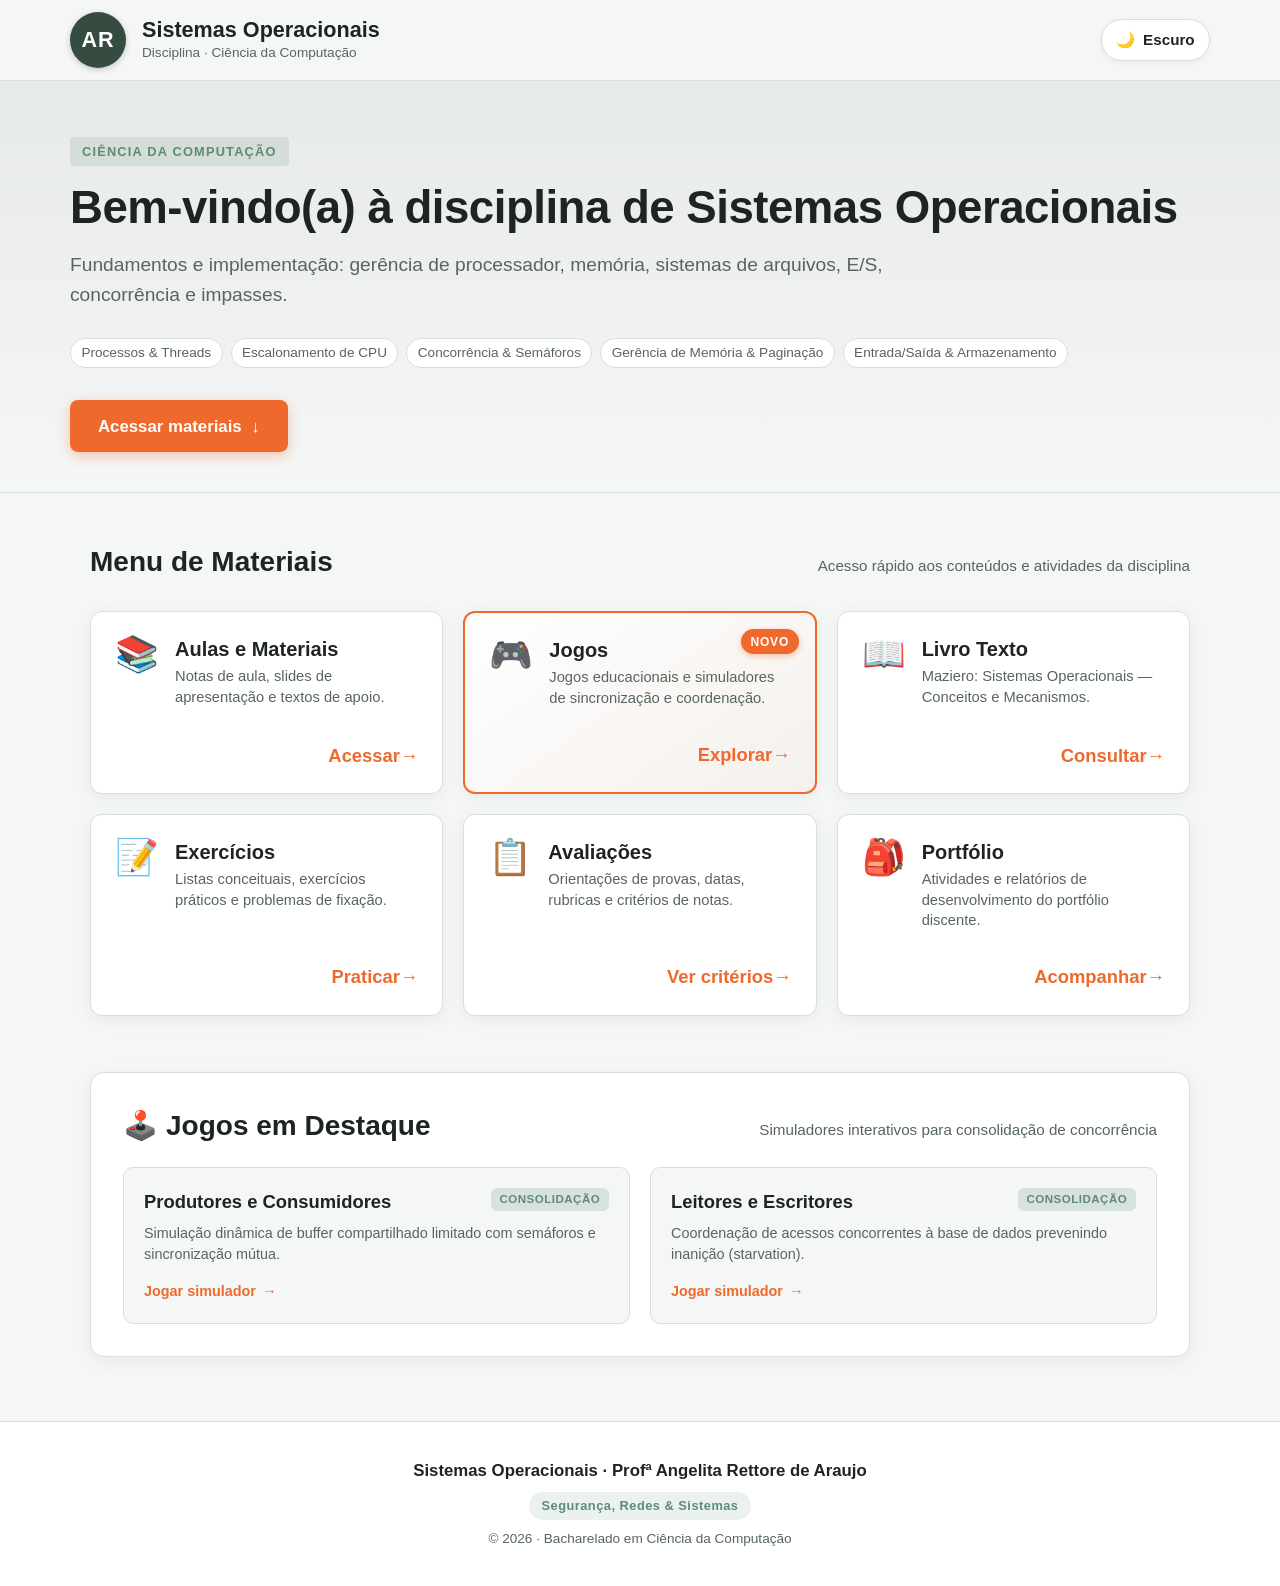
==== index.html @ 28305414 "atualizando página" ====
<!DOCTYPE html>
<html lang="pt-BR" data-theme="light"><head>
<meta http-equiv="content-type" content="text/html; charset=UTF-8">
  <meta charset="UTF-8">
  <meta name="viewport" content="width=device-width, initial-scale=1.0">
  <title>Sistemas Operacionais — Página Inicial</title>
  
  <!-- Basecoat CSS CDN -->
  <link rel="stylesheet" href="index_files/basecoat.cdn.min_jT6e.css">
  <link rel="stylesheet" href="styles.css">
</head>
<body cz-shortcut-listen="true">
  <!-- Accessible Skip Link -->
  <a href="#materiais" class="skip-link">Pular para o menu de materiais</a>

  <!-- Fixed Header -->
  <header class="site-header" role="banner">
    <div class="header-inner">
      <div class="branding" aria-label="Página Inicial de Sistemas Operacionais">
        <!-- Logo Image with Fallback -->
        <img id="prof-logo" src="index_files/logotipo.png" alt="Logotipo da Professora Angelita Rettore" class="brand-logo-img" onerror="handleLogoError(this)" style="display: none;">
        <div id="prof-logo-fallback" class="brand-logo-fallback" aria-hidden="true" style="display: inline-flex;">
          AR
        </div>
        
        <div class="brand-text">
          <h1>Sistemas Operacionais</h1>
          <p>Disciplina · Ciência da Computação</p>
        </div>
      </div>

      <!-- Theme Switch Button -->
      <button type="button" id="theme-toggle" class="theme-toggle-btn" aria-label="Ativar tema escuro" title="Mudar para o tema escuro">
        <span id="theme-icon" aria-hidden="true">🌙</span>
        <span id="theme-label">Escuro</span>
      </button>
    </div>
  </header>

  <main id="conteudo-principal">
    <!-- Hero Section -->
    <section class="hero-section" aria-labelledby="hero-heading">
      <div class="hero-container">
        <span class="hero-tag">Ciência da Computação</span>
        <h2 id="hero-heading" class="hero-title">Bem-vindo(a) à disciplina de Sistemas Operacionais</h2>
        <p class="hero-desc">
          Fundamentos e implementação: gerência de processador, memória, sistemas de arquivos, E/S, concorrência e impasses.
        </p>

        <div class="hero-topics" aria-label="Tópicos da disciplina">
          <span class="topic-pill">Processos &amp; Threads</span>
          <span class="topic-pill">Escalonamento de CPU</span>
          <span class="topic-pill">Concorrência &amp; Semáforos</span>
          <span class="topic-pill">Gerência de Memória &amp; Paginação</span>
          <span class="topic-pill">Entrada/Saída &amp; Armazenamento</span>
        </div>

        <a href="#materiais" class="btn-hero-action">
          <span>Acessar materiais</span>
          <span aria-hidden="true">↓</span>
        </a>
      </div>
    </section>

    <!-- Main Content: Materials & Featured Games -->
    <div class="main-content">
      <!-- Menu de Materiais -->
      <section id="materiais" aria-labelledby="materiais-heading">
        <div class="section-header">
          <h2 id="materiais-heading" class="section-title">
            <span>Menu de Materiais</span>
          </h2>
          <p class="section-subtitle">Acesso rápido aos conteúdos e atividades da disciplina</p>
        </div>

        <div class="cards-grid" role="list">
          <!-- Card 1: Aulas e Materiais -->
          <a href="#aulas" class="material-card" role="listitem">
            <div>
              <div class="card-top">
                <span class="card-icon" aria-hidden="true">📚</span>
                <div class="card-title-group">
                  <h3 class="card-title">Aulas e Materiais</h3>
                  <p class="card-desc">Notas de aula, slides de apresentação e textos de apoio.</p>
                </div>
              </div>
            </div>
            <div class="card-footer" aria-hidden="true">
              <span>Acessar</span> →
            </div>
          </a>

          <!-- Card 2: Jogos (DESTAQUE) -->
          <a href="#jogos" class="material-card featured" role="listitem">
            <span class="card-badge-novo">Novo</span>
            <div>
              <div class="card-top">
                <span class="card-icon" aria-hidden="true">🎮</span>
                <div class="card-title-group">
                  <h3 class="card-title">Jogos</h3>
                  <p class="card-desc">Jogos educacionais e simuladores de sincronização e coordenação.</p>
                </div>
              </div>
            </div>
            <div class="card-footer" aria-hidden="true">
              <span>Explorar</span> →
            </div>
          </a>

          <!-- Card 3: Livro Texto -->
          <a href="#livro" class="material-card" role="listitem">
            <div>
              <div class="card-top">
                <span class="card-icon" aria-hidden="true">📖</span>
                <div class="card-title-group">
                  <h3 class="card-title">Livro Texto</h3>
                  <p class="card-desc">Maziero: Sistemas Operacionais — Conceitos e Mecanismos.</p>
                </div>
              </div>
            </div>
            <div class="card-footer" aria-hidden="true">
              <span>Consultar</span> →
            </div>
          </a>

          <!-- Card 4: Exercícios -->
          <a href="#exercicios" class="material-card" role="listitem">
            <div>
              <div class="card-top">
                <span class="card-icon" aria-hidden="true">📝</span>
                <div class="card-title-group">
                  <h3 class="card-title">Exercícios</h3>
                  <p class="card-desc">Listas conceituais, exercícios práticos e problemas de fixação.</p>
                </div>
              </div>
            </div>
            <div class="card-footer" aria-hidden="true">
              <span>Praticar</span> →
            </div>
          </a>

          <!-- Card 5: Avaliações -->
          <a href="#avaliacoes" class="material-card" role="listitem">
            <div>
              <div class="card-top">
                <span class="card-icon" aria-hidden="true">📋</span>
                <div class="card-title-group">
                  <h3 class="card-title">Avaliações</h3>
                  <p class="card-desc">Orientações de provas, datas, rubricas e critérios de notas.</p>
                </div>
              </div>
            </div>
            <div class="card-footer" aria-hidden="true">
              <span>Ver critérios</span> →
            </div>
          </a>

          <!-- Card 6: Portfólio -->
          <a href="#portfolio" class="material-card" role="listitem">
            <div>
              <div class="card-top">
                <span class="card-icon" aria-hidden="true">🎒</span>
                <div class="card-title-group">
                  <h3 class="card-title">Portfólio</h3>
                  <p class="card-desc">Atividades e relatórios de desenvolvimento do portfólio discente.</p>
                </div>
              </div>
            </div>
            <div class="card-footer" aria-hidden="true">
              <span>Acompanhar</span> →
            </div>
          </a>
        </div>
      </section>

      <!-- Jogos em Destaque -->
      <section class="featured-games-box" aria-labelledby="jogos-destaque-heading">
        <div class="section-header" style="margin-bottom: 0.5rem;">
          <h2 id="jogos-destaque-heading" class="section-title">
            <span aria-hidden="true">🕹️</span>
            <span>Jogos em Destaque</span>
          </h2>
          <p class="section-subtitle">Simuladores interativos para consolidação de concorrência</p>
        </div>

        <div class="games-list">
          <!-- Game 1 -->
          <a href="#produtores-consumidores" class="game-item-card">
            <div>
              <div class="game-header">
                <h3 class="game-name">Produtores e Consumidores</h3>
                <span class="game-badge">Consolidação</span>
              </div>
              <p class="game-description" style="margin-top: 0.5rem;">
                Simulação dinâmica de buffer compartilhado limitado com semáforos e sincronização mútua.
              </p>
            </div>
            <div class="game-action">
              <span>Jogar simulador</span>
              <span aria-hidden="true">→</span>
            </div>
          </a>

          <!-- Game 2 -->
          <a href="#leitores-escritores" class="game-item-card">
            <div>
              <div class="game-header">
                <h3 class="game-name">Leitores e Escritores</h3>
                <span class="game-badge">Consolidação</span>
              </div>
              <p class="game-description" style="margin-top: 0.5rem;">
                Coordenação de acessos concorrentes à base de dados prevenindo inanição (starvation).
              </p>
            </div>
            <div class="game-action">
              <span>Jogar simulador</span>
              <span aria-hidden="true">→</span>
            </div>
          </a>
        </div>
      </section>
    </div>
  </main>

  <!-- Footer -->
  <footer class="site-footer" role="contentinfo">
    <div class="footer-container">
      <p class="footer-brand">Sistemas Operacionais · Profª Angelita Rettore de Araujo</p>
      <p class="footer-pill">Segurança, Redes &amp; Sistemas</p>
      <p class="footer-year">© 2026 · Bacharelado em Ciência da Computação</p>
    </div>
  </footer>

  <script>
    /* Fallback image handling */
    function handleLogoError(img) {
      img.style.display = 'none';
      const fallback = document.getElementById('prof-logo-fallback');
      if (fallback) {
        fallback.style.display = 'inline-flex';
      }
    }

    /* Theme Management */
    (function initTheme() {
      const STORAGE_KEY = 'so-theme';
      const rootHtml = document.documentElement;
      const themeToggleBtn = document.getElementById('theme-toggle');
      const themeIcon = document.getElementById('theme-icon');
      const themeLabel = document.getElementById('theme-label');

      function getPreferredTheme() {
        const savedTheme = localStorage.getItem(STORAGE_KEY);
        if (savedTheme === 'light' || savedTheme === 'dark') {
          return savedTheme;
        }
        if (window.matchMedia && window.matchMedia('(prefers-color-scheme: dark)').matches) {
          return 'dark';
        }
        return 'light';
      }

      function applyTheme(theme) {
        if (theme === 'dark') {
          rootHtml.classList.add('dark');
          rootHtml.setAttribute('data-theme', 'dark');
          if (themeIcon) themeIcon.textContent = '☀️';
          if (themeLabel) themeLabel.textContent = 'Claro';
          if (themeToggleBtn) {
            themeToggleBtn.setAttribute('title', 'Mudar para o tema claro');
            themeToggleBtn.setAttribute('aria-label', 'Ativar tema claro');
          }
        } else {
          rootHtml.classList.remove('dark');
          rootHtml.setAttribute('data-theme', 'light');
          if (themeIcon) themeIcon.textContent = '🌙';
          if (themeLabel) themeLabel.textContent = 'Escuro';
          if (themeToggleBtn) {
            themeToggleBtn.setAttribute('title', 'Mudar para o tema escuro');
            themeToggleBtn.setAttribute('aria-label', 'Ativar tema escuro');
          }
        }
        localStorage.setItem(STORAGE_KEY, theme);
      }

      // Initial apply
      const initialTheme = getPreferredTheme();
      applyTheme(initialTheme);

      // Toggle listener
      if (themeToggleBtn) {
        themeToggleBtn.addEventListener('click', function() {
          const currentTheme = rootHtml.getAttribute('data-theme') === 'dark' ? 'dark' : 'light';
          const newTheme = currentTheme === 'dark' ? 'light' : 'dark';
          applyTheme(newTheme);
        });
      }

      // Listen to OS level changes if user hasn't explicitly set preference
      if (window.matchMedia) {
        window.matchMedia('(prefers-color-scheme: dark)').addEventListener('change', function(e) {
          if (!localStorage.getItem(STORAGE_KEY)) {
            applyTheme(e.matches ? 'dark' : 'light');
          }
        });
      }
    })();
  </script>
<script>
/* Skip artifact shell — fixed helpers served beside every artifact. */
(function () {
  "use strict";

  var fmt = {
    num: function (v, opts) { return new Intl.NumberFormat("pt-BR", opts || {}).format(v); },
    brl: function (v) { return new Intl.NumberFormat("pt-BR", { style: "currency", currency: "BRL" }).format(v); },
    pct: function (v) { return new Intl.NumberFormat("pt-BR", { style: "percent", maximumFractionDigits: 1 }).format(v); }
  };

  // axisFmt keeps axis tick labels short (compact notation) so long values
  // (e.g. full BRL amounts) never clip against the plot edge.
  function axisFmt(v) {
    return fmt.num(v, { notation: "compact", maximumFractionDigits: 1 });
  }

  // format accepts a function OR one of the fmt names ("num" | "brl" | "pct").
  function coerceFormat(spec) {
    if (typeof spec === "function") return spec;
    if (typeof spec === "string" && fmt[spec]) return fmt[spec];
    return function (v) { return fmt.num(v); };
  }

  function accent() {
    return getComputedStyle(document.documentElement).getPropertyValue("--accent").trim() || "#2563eb";
  }
  function mutedColor() {
    return getComputedStyle(document.documentElement).getPropertyValue("--text-muted").trim() || "#5b6472";
  }
  function svgEl(tag, attrs) {
    var el = document.createElementNS("http://www.w3.org/2000/svg", tag);
    for (var k in attrs) el.setAttribute(k, attrs[k]);
    return el;
  }
  function frame(el, w, h) {
    var svg = svgEl("svg", { viewBox: "0 0 " + w + " " + h, role: "img" });
    el.innerHTML = "";
    el.appendChild(svg);
    return svg;
  }

  // maxOf guards the axis scale: empty values would give -Infinity (truthy,
  // so "|| 1" can't catch it) and a non-positive max would flip the chart.
  function maxOf(values) {
    var m = values.length ? Math.max.apply(null, values) : 0;
    return m > 0 ? m : 1;
  }

  // bar(el, {labels:[], values:[], color?, format?}) — vertical bar chart.
  function bar(el, cfg) {
    var W = 640, H = 280, padL = 46, padB = 30, padT = 12;
    var svg = frame(el, W, H);
    var max = maxOf(cfg.values);
    var n = cfg.values.length;
    var plotW = W - padL - 12, plotH = H - padT - padB;
    var step = plotW / n, bw = Math.min(step * 0.62, 64);
    var color = cfg.color || accent();
    var f = coerceFormat(cfg.format);
    for (var g = 0; g <= 4; g++) {
      var gy = padT + plotH - (plotH * g) / 4;
      svg.appendChild(svgEl("line", { x1: padL, y1: gy, x2: W - 12, y2: gy, stroke: "currentColor", "stroke-opacity": 0.08 }));
      var lbl = svgEl("text", { x: padL - 8, y: gy + 4, "text-anchor": "end", "font-size": 10, fill: mutedColor() });
      lbl.textContent = axisFmt((max * g) / 4);
      svg.appendChild(lbl);
    }
    cfg.values.forEach(function (v, i) {
      var bh = Math.max(0, (v / max) * plotH);
      var x = padL + i * step + (step - bw) / 2;
      var y = padT + plotH - bh;
      var r = svgEl("rect", { x: x, y: y, width: bw, height: bh, rx: 4, fill: color });
      var t = svgEl("title", {});
      t.textContent = cfg.labels[i] + ": " + f(v);
      r.appendChild(t);
      svg.appendChild(r);
      var tx = svgEl("text", { x: x + bw / 2, y: H - 10, "text-anchor": "middle", "font-size": 11, fill: mutedColor() });
      tx.textContent = cfg.labels[i];
      svg.appendChild(tx);
    });
  }

  // line(el, {labels:[], values:[], color?, format?}) — single-series line.
  function line(el, cfg) {
    var W = 640, H = 280, padL = 46, padB = 30, padT = 12;
    var svg = frame(el, W, H);
    var max = maxOf(cfg.values);
    var n = cfg.values.length;
    var plotW = W - padL - 16, plotH = H - padT - padB;
    var color = cfg.color || accent();
    var f = coerceFormat(cfg.format);
    for (var g = 0; g <= 4; g++) {
      var gy = padT + plotH - (plotH * g) / 4;
      svg.appendChild(svgEl("line", { x1: padL, y1: gy, x2: W - 16, y2: gy, stroke: "currentColor", "stroke-opacity": 0.08 }));
      var lbl = svgEl("text", { x: padL - 8, y: gy + 4, "text-anchor": "end", "font-size": 10, fill: mutedColor() });
      lbl.textContent = axisFmt((max * g) / 4);
      svg.appendChild(lbl);
    }
    var pts = cfg.values.map(function (v, i) {
      var x = padL + (n === 1 ? plotW / 2 : (plotW * i) / (n - 1));
      var y = padT + plotH - (v / max) * plotH;
      return [x, y];
    });
    var d = pts.map(function (p, i) { return (i ? "L" : "M") + p[0].toFixed(1) + " " + p[1].toFixed(1); }).join(" ");
    svg.appendChild(svgEl("path", { d: d, fill: "none", stroke: color, "stroke-width": 2, "stroke-linejoin": "round" }));
    pts.forEach(function (p, i) {
      var c = svgEl("circle", { cx: p[0], cy: p[1], r: 3.5, fill: color });
      var t = svgEl("title", {});
      t.textContent = cfg.labels[i] + ": " + f(cfg.values[i]);
      c.appendChild(t);
      svg.appendChild(c);
      var tx = svgEl("text", { x: p[0], y: H - 10, "text-anchor": "middle", "font-size": 11, fill: mutedColor() });
      tx.textContent = cfg.labels[i];
      svg.appendChild(tx);
    });
  }

  // donut(el, {labels:[], values:[], colors?}) — donut with center total.
  function donut(el, cfg) {
    var W = 320, H = 280, cx = W / 2, cy = H / 2, R = 92, r = 58;
    var svg = frame(el, W, H);
    var total = cfg.values.reduce(function (a, b) { return a + b; }, 0) || 1;
    var palette = cfg.colors || [accent(), "#1baf7a", "#eda100", "#e34948", "#4a3aa7", "#e87ba4"];
    var a0 = -Math.PI / 2;
    cfg.values.forEach(function (v, i) {
      var a1 = a0 + (v / total) * Math.PI * 2;
      var large = a1 - a0 > Math.PI ? 1 : 0;
      var p = ["M", cx + R * Math.cos(a0), cy + R * Math.sin(a0),
        "A", R, R, 0, large, 1, cx + R * Math.cos(a1), cy + R * Math.sin(a1),
        "L", cx + r * Math.cos(a1), cy + r * Math.sin(a1),
        "A", r, r, 0, large, 0, cx + r * Math.cos(a0), cy + r * Math.sin(a0), "Z"].join(" ");
      var path = svgEl("path", { d: p, fill: palette[i % palette.length] });
      var t = svgEl("title", {});
      t.textContent = cfg.labels[i] + ": " + fmt.num(v) + " (" + fmt.pct(v / total) + ")";
      path.appendChild(t);
      svg.appendChild(path);
      a0 = a1;
    });
    var center = svgEl("text", { x: cx, y: cy + 5, "text-anchor": "middle", "font-size": 20, "font-weight": 650, fill: "currentColor" });
    center.textContent = fmt.num(total);
    svg.appendChild(center);
  }

  window.skipShell = { fmt: fmt };
  window.skipChart = { bar: bar, line: line, donut: donut };
})();

</script>


</body></html>
---- styles.css ----
/* Skip artifact shell — fixed styles served beside every artifact.
   Complements basecoat; artifacts override --accent for their own identity. */
:root {
  color-scheme: light dark;
  --accent: #2563eb;
  --accent-contrast: #ffffff;
  --accent-text: color-mix(in srgb, var(--accent) 72%, #000);
  --bg: #f8f9fb;
  --surface: #ffffff;
  --text: #14171f;
  --text-muted: #5b6472;
  --border: rgba(20, 23, 31, 0.10);
  --radius: 10px;
  --shadow: 0 1px 3px rgba(20, 23, 31, 0.08);
  --space: 16px;
}
/* Theme resolution. Without data-theme the viewer's system preference decides,
   as it always did. With it, the artifact's own choice wins in BOTH directions:
   a page that hardcodes one palette must not be handed the opposite set of
   tokens by the machine it happens to be opened on. The dark values appear
   twice because a media query cannot be folded into a selector list.
   The attribute sits inside :where() so these blocks keep the specificity of a
   bare :root — the page's own <style> is linked after this file and must go on
   overriding any token it wants, exactly as it could before. */
@media (prefers-color-scheme: dark) {
  :root:where(:not([data-theme="light"])) {
    --accent-text: color-mix(in srgb, var(--accent) 78%, #fff);
    --bg: #101318;
    --surface: #181c23;
    --text: #eef1f6;
    --text-muted: #9aa4b2;
    --border: rgba(238, 241, 246, 0.12);
    --shadow: 0 1px 3px rgba(0, 0, 0, 0.4);
  }
}
:root:where([data-theme="dark"]) {
  color-scheme: dark;
  --accent-text: color-mix(in srgb, var(--accent) 78%, #fff);
  --bg: #101318;
  --surface: #181c23;
  --text: #eef1f6;
  --text-muted: #9aa4b2;
  --border: rgba(238, 241, 246, 0.12);
  --shadow: 0 1px 3px rgba(0, 0, 0, 0.4);
}
:root:where([data-theme="light"]) { color-scheme: light; }
* { box-sizing: border-box; }
html, body { margin: 0; padding: 0; }
body {
  background: var(--bg);
  color: var(--text);
  font-family: system-ui, -apple-system, "Segoe UI", Roboto, sans-serif;
  line-height: 1.55;
  -webkit-font-smoothing: antialiased;
}
img { max-width: 100%; display: block; }

.shell-container { max-width: 1100px; margin: 0 auto; padding: 0 20px; }
.shell-section { padding: calc(var(--space) * 2) 0; }
.shell-grid { display: grid; gap: var(--space); grid-template-columns: repeat(auto-fit, minmax(220px, 1fr)); }
.shell-toolbar { display: flex; flex-wrap: wrap; gap: 10px; align-items: center; margin-bottom: var(--space); }
.shell-footer { padding: 24px 0 40px; color: var(--text-muted); font-size: 13px; }

.shell-hero { padding: calc(var(--space) * 3) 0 calc(var(--space) * 2); }
.shell-hero h1 { font-size: clamp(26px, 4vw, 40px); line-height: 1.15; margin: 0 0 10px; text-wrap: balance; }
.shell-hero p { color: var(--text-muted); max-width: 60ch; margin: 0; }

.panel {
  background: var(--surface);
  border: 1px solid var(--border);
  border-radius: var(--radius);
  box-shadow: var(--shadow);
  padding: var(--space);
}

.kpi { display: flex; flex-direction: column; gap: 4px; }
.kpi .kpi-value { font-size: 28px; font-weight: 650; line-height: 1.1; }
.kpi .kpi-label { font-size: 13px; color: var(--text-muted); }
.kpi .kpi-delta { font-size: 12.5px; font-weight: 600; }
.kpi .kpi-delta.up { color: #0a8f3c; }
.kpi .kpi-delta.down { color: #cf3131; }

table.shell-table { border-collapse: collapse; width: 100%; font-size: 14px; }
table.shell-table th {
  text-align: left; font-size: 11.5px; letter-spacing: 0.05em; text-transform: uppercase;
  color: var(--text-muted); font-weight: 600;
}
table.shell-table th, table.shell-table td { padding: 9px 12px 9px 0; border-bottom: 1px solid var(--border); }
table.shell-table td.num, table.shell-table th.num { text-align: right; font-variant-numeric: tabular-nums; }
table.shell-table tbody tr:hover { background: color-mix(in srgb, var(--accent) 6%, transparent); }

.chart-box { width: 100%; min-height: 220px; }
.chart-box svg { width: 100%; height: auto; display: block; }

.muted { color: var(--text-muted); }
.accent { color: var(--accent-text); }
.shell-badge {
  display: inline-flex; align-items: center; gap: 6px;
  font-size: 12px; font-weight: 600; padding: 3px 10px; border-radius: 999px;
  background: color-mix(in srgb, var(--accent) 12%, transparent); color: var(--accent-text);
}

@media (prefers-reduced-motion: no-preference) {
  .shell-fade { animation: shell-fade 400ms ease both; }
  @keyframes shell-fade { from { opacity: 0; transform: translateY(6px); } to { opacity: 1; transform: none; } }
}

:root {
  --accent: #EF692D;
  --brand-green: #364C41;
  --brand-green-light: #5E8B74;
  --brand-orange: #EF692D;
  --brand-orange-light: #F2A06B;
  --brand-red: #E0524D;
  
  /* Light theme tokens */
  --bg-page: #F5F7F6;
  --bg-card: #FFFFFF;
  --text-main: #1E2421;
  --text-muted: #576560;
  --border-color: #D8DEDB;
  --card-shadow: 0 4px 16px rgba(54, 76, 65, 0.08);
  --card-shadow-hover: 0 10px 24px rgba(239, 105, 45, 0.18);
  --header-bg: rgba(245, 247, 246, 0.92);
  --code-bg: #EAEFEB;
}

html.dark, html[data-theme="dark"] {
  --accent: #EF692D;
  --bg-page: #121614;
  --bg-card: #1E2421;
  --text-main: #F5F7F6;
  --text-muted: #A3A3A3;
  --border-color: #3A4440;
  --card-shadow: 0 4px 16px rgba(0, 0, 0, 0.35);
  --card-shadow-hover: 0 10px 26px rgba(239, 105, 45, 0.28);
  --header-bg: rgba(18, 22, 20, 0.92);
  --code-bg: #27312C;
}

* {
  box-sizing: border-box;
  margin: 0;
  padding: 0;
}

body {
  background-color: var(--bg-page);
  color: var(--text-main);
  font-family: -apple-system, BlinkMacSystemFont, "Segoe UI", Roboto, Helvetica, Arial, sans-serif;
  line-height: 1.5;
  transition: background-color 0.25s ease, color 0.25s ease;
  min-height: 100vh;
  display: flex;
  flex-direction: column;
}

/* Skip link for accessibility */
.skip-link {
  position: absolute;
  top: -40px;
  left: 1rem;
  background: var(--brand-orange);
  color: #FFFFFF;
  padding: 0.5rem 1rem;
  z-index: 2000;
  border-radius: 4px;
  text-decoration: none;
  font-weight: 600;
  transition: top 0.2s;
}
.skip-link:focus {
  top: 1rem;
}

/* Fixed Header */
.site-header {
  position: sticky;
  top: 0;
  z-index: 1000;
  background: var(--header-bg);
  backdrop-filter: blur(10px);
  -webkit-backdrop-filter: blur(10px);
  border-bottom: 1px solid var(--border-color);
  padding: 0.75rem 1.25rem;
  transition: background-color 0.25s ease, border-color 0.25s ease;
}

.header-inner {
  max-width: 1140px;
  margin: 0 auto;
  display: flex;
  align-items: center;
  justify-content: space-between;
  gap: 1rem;
}

.branding {
  display: flex;
  align-items: center;
  gap: 1rem;
  text-decoration: none;
  color: inherit;
}

.brand-logo-img {
  height: 56px;
  width: auto;
  object-fit: contain;
  display: block;
}

/* Fallback avatar if logo image is not found */
.brand-logo-fallback {
  display: none;
  width: 56px;
  height: 56px;
  border-radius: 50%;
  background-color: var(--brand-green);
  color: #FFFFFF;
  font-size: 1.35rem;
  font-weight: 700;
  align-items: center;
  justify-content: center;
  letter-spacing: 1px;
  box-shadow: 0 2px 6px rgba(0,0,0,0.2);
  flex-shrink: 0;
}

.brand-text h1 {
  font-size: 1.35rem;
  font-weight: 700;
  line-height: 1.2;
  color: var(--text-main);
}

.brand-text p {
  font-size: 0.85rem;
  color: var(--text-muted);
  font-weight: 500;
}

/* Theme Toggle */
.theme-toggle-btn {
  display: inline-flex;
  align-items: center;
  justify-content: center;
  gap: 0.5rem;
  background: var(--bg-card);
  color: var(--text-main);
  border: 1px solid var(--border-color);
  padding: 0.55rem 0.9rem;
  border-radius: 50px;
  cursor: pointer;
  font-size: 0.95rem;
  font-weight: 600;
  transition: all 0.2s ease;
  box-shadow: 0 2px 6px rgba(0,0,0,0.06);
}

.theme-toggle-btn:hover {
  border-color: var(--brand-orange);
  transform: translateY(-1px);
}

.theme-toggle-btn:focus-visible {
  outline: 3px solid var(--brand-orange);
  outline-offset: 2px;
}

/* Hero Section */
.hero-section {
  padding: 3.5rem 1.25rem 2.5rem;
  background: linear-gradient(180deg, rgba(54, 76, 65, 0.08) 0%, rgba(54, 76, 65, 0) 100%);
  border-bottom: 1px solid var(--border-color);
}

.hero-container {
  max-width: 1140px;
  margin: 0 auto;
  text-align: left;
}

.hero-tag {
  display: inline-block;
  font-size: 0.8rem;
  font-weight: 700;
  text-transform: uppercase;
  letter-spacing: 1.2px;
  color: var(--brand-green-light);
  background: rgba(94, 139, 116, 0.15);
  padding: 0.3rem 0.75rem;
  border-radius: 4px;
  margin-bottom: 1rem;
}

html.dark .hero-tag {
  color: #9bc0ae;
  background: rgba(94, 139, 116, 0.25);
}

.hero-title {
  font-size: clamp(2rem, 4.5vw, 2.85rem);
  font-weight: 800;
  color: var(--text-main);
  line-height: 1.15;
  margin-bottom: 1rem;
  letter-spacing: -0.5px;
}

.hero-desc {
  font-size: clamp(1.05rem, 2vw, 1.2rem);
  color: var(--text-muted);
  max-width: 820px;
  line-height: 1.55;
  margin-bottom: 1.75rem;
}

.hero-topics {
  display: flex;
  flex-wrap: wrap;
  gap: 0.5rem;
  margin-bottom: 2rem;
}

.topic-pill {
  font-size: 0.85rem;
  background: var(--bg-card);
  border: 1px solid var(--border-color);
  color: var(--text-muted);
  padding: 0.25rem 0.65rem;
  border-radius: 999px;
  font-weight: 500;
}

.btn-hero-action {
  display: inline-flex;
  align-items: center;
  gap: 0.6rem;
  background-color: var(--brand-orange);
  color: #FFFFFF !important;
  padding: 0.85rem 1.75rem;
  border-radius: 8px;
  font-size: 1.05rem;
  font-weight: 700;
  text-decoration: none;
  box-shadow: 0 4px 14px rgba(239, 105, 45, 0.35);
  transition: transform 0.18s ease, background-color 0.18s ease, box-shadow 0.18s ease;
}

.btn-hero-action:hover {
  background-color: #d8571c;
  transform: translateY(-2px);
  box-shadow: 0 6px 20px rgba(239, 105, 45, 0.45);
}

.btn-hero-action:focus-visible {
  outline: 3px solid var(--brand-orange);
  outline-offset: 3px;
}

/* Main Container */
.main-content {
  max-width: 1140px;
  margin: 0 auto;
  padding: 3rem 1.25rem 4rem;
  width: 100%;
  flex: 1;
}

.section-header {
  margin-bottom: 1.75rem;
  display: flex;
  flex-wrap: wrap;
  align-items: baseline;
  justify-content: space-between;
  gap: 0.5rem;
}

.section-title {
  font-size: 1.75rem;
  font-weight: 700;
  color: var(--text-main);
  display: flex;
  align-items: center;
  gap: 0.5rem;
}

.section-subtitle {
  font-size: 0.95rem;
  color: var(--text-muted);
}

/* Material Cards Grid */
.cards-grid {
  display: grid;
  grid-template-columns: 1fr;
  gap: 1.25rem;
  margin-bottom: 3.5rem;
}

@media (min-width: 640px) {
  .cards-grid {
    grid-template-columns: repeat(2, 1fr);
  }
}

@media (min-width: 980px) {
  .cards-grid {
    grid-template-columns: repeat(3, 1fr);
  }
}

.material-card {
  position: relative;
  background: var(--bg-card);
  border: 1px solid var(--border-color);
  border-radius: 12px;
  padding: 1.5rem;
  text-decoration: none;
  color: var(--text-main);
  display: flex;
  flex-direction: column;
  justify-content: space-between;
  min-height: 180px;
  transition: transform 0.2s ease, box-shadow 0.2s ease, border-color 0.2s ease;
  box-shadow: var(--card-shadow);
  outline: none;
}

.material-card:hover {
  transform: translateY(-4px);
  border-color: var(--brand-orange);
  box-shadow: var(--card-shadow-hover);
}

.material-card:focus-visible {
  border-color: var(--brand-orange);
  outline: 3px solid var(--brand-orange);
  outline-offset: 2px;
  transform: translateY(-2px);
}

/* Featured card: Jogos */
.material-card.featured {
  border: 2px solid var(--brand-orange);
  background: linear-gradient(145deg, var(--bg-card) 0%, rgba(239, 105, 45, 0.05) 100%);
}

.card-badge-novo {
  position: absolute;
  top: 1rem;
  right: 1rem;
  background: var(--brand-orange);
  color: #FFFFFF;
  font-size: 0.75rem;
  font-weight: 700;
  text-transform: uppercase;
  letter-spacing: 0.8px;
  padding: 0.2rem 0.6rem;
  border-radius: 999px;
  box-shadow: 0 2px 6px rgba(239, 105, 45, 0.4);
}

.card-top {
  display: flex;
  align-items: flex-start;
  gap: 1rem;
  margin-bottom: 1rem;
}

.card-icon {
  font-size: 2.2rem;
  line-height: 1;
  flex-shrink: 0;
}

.card-title-group {
  flex: 1;
}

.card-title {
  font-size: 1.25rem;
  font-weight: 700;
  color: var(--text-main);
  margin-bottom: 0.25rem;
  line-height: 1.3;
}

.card-desc {
  font-size: 0.92rem;
  color: var(--text-muted);
  line-height: 1.4;
}

.card-footer {
  display: flex;
  align-items: center;
  justify-content: flex-end;
  margin-top: 1rem;
  font-weight: 700;
  font-size: 1.15rem;
  color: var(--brand-orange);
  transition: transform 0.2s ease;
}

.material-card:hover .card-footer {
  transform: translateX(4px);
}

/* Featured Games Section */
.featured-games-box {
  background: var(--bg-card);
  border: 1px solid var(--border-color);
  border-radius: 14px;
  padding: 2rem;
  box-shadow: var(--card-shadow);
}

.games-list {
  display: grid;
  grid-template-columns: 1fr;
  gap: 1.25rem;
  margin-top: 1.25rem;
}

@media (min-width: 768px) {
  .games-list {
    grid-template-columns: repeat(2, 1fr);
  }
}

.game-item-card {
  background: var(--bg-page);
  border: 1px solid var(--border-color);
  border-radius: 10px;
  padding: 1.25rem;
  text-decoration: none;
  color: var(--text-main);
  display: flex;
  flex-direction: column;
  justify-content: space-between;
  gap: 1rem;
  transition: all 0.2s ease;
}

.game-item-card:hover {
  border-color: var(--brand-orange);
  transform: translateY(-3px);
  box-shadow: var(--card-shadow-hover);
}

.game-item-card:focus-visible {
  outline: 3px solid var(--brand-orange);
  outline-offset: 2px;
}

.game-header {
  display: flex;
  align-items: flex-start;
  justify-content: space-between;
  gap: 0.75rem;
}

.game-name {
  font-size: 1.15rem;
  font-weight: 700;
  color: var(--text-main);
}

.game-badge {
  display: inline-block;
  font-size: 0.72rem;
  font-weight: 700;
  text-transform: uppercase;
  letter-spacing: 0.5px;
  padding: 0.2rem 0.55rem;
  border-radius: 6px;
  background: rgba(94, 139, 116, 0.2);
  color: var(--brand-green-light);
  white-space: nowrap;
}

html.dark .game-badge {
  background: rgba(94, 139, 116, 0.3);
  color: #88c0a3;
}

.game-description {
  font-size: 0.9rem;
  color: var(--text-muted);
  line-height: 1.45;
}

.game-action {
  display: flex;
  align-items: center;
  gap: 0.4rem;
  font-size: 0.9rem;
  font-weight: 700;
  color: var(--brand-orange);
}

/* Footer */
.site-footer {
  border-top: 1px solid var(--border-color);
  background: var(--bg-card);
  padding: 2.25rem 1.25rem;
  margin-top: auto;
  text-align: center;
  font-size: 0.92rem;
  color: var(--text-muted);
  transition: background-color 0.25s ease, border-color 0.25s ease;
}

.footer-container {
  max-width: 1140px;
  margin: 0 auto;
  display: flex;
  flex-direction: column;
  gap: 0.6rem;
  align-items: center;
}

.footer-brand {
  font-weight: 700;
  color: var(--text-main);
  font-size: 1.05rem;
}

.footer-pill {
  display: inline-block;
  font-size: 0.8rem;
  font-weight: 600;
  color: var(--brand-green-light);
  background: rgba(94, 139, 116, 0.12);
  padding: 0.25rem 0.75rem;
  border-radius: 999px;
  letter-spacing: 0.5px;
}

html.dark .footer-pill {
  color: #9ec5b2;
  background: rgba(94, 139, 116, 0.22);
}

.footer-year {
  font-size: 0.85rem;
  color: var(--text-muted);
}

/* Projection and Print rules */
@media print {
  .site-header, .btn-hero-action, .theme-toggle-btn {
    display: none !important;
  }
  body {
    background: #FFFFFF !important;
    color: #000000 !important;
  }
  .material-card, .featured-games-box, .game-item-card {
    border: 1px solid #999 !important;
    box-shadow: none !important;
  }
}
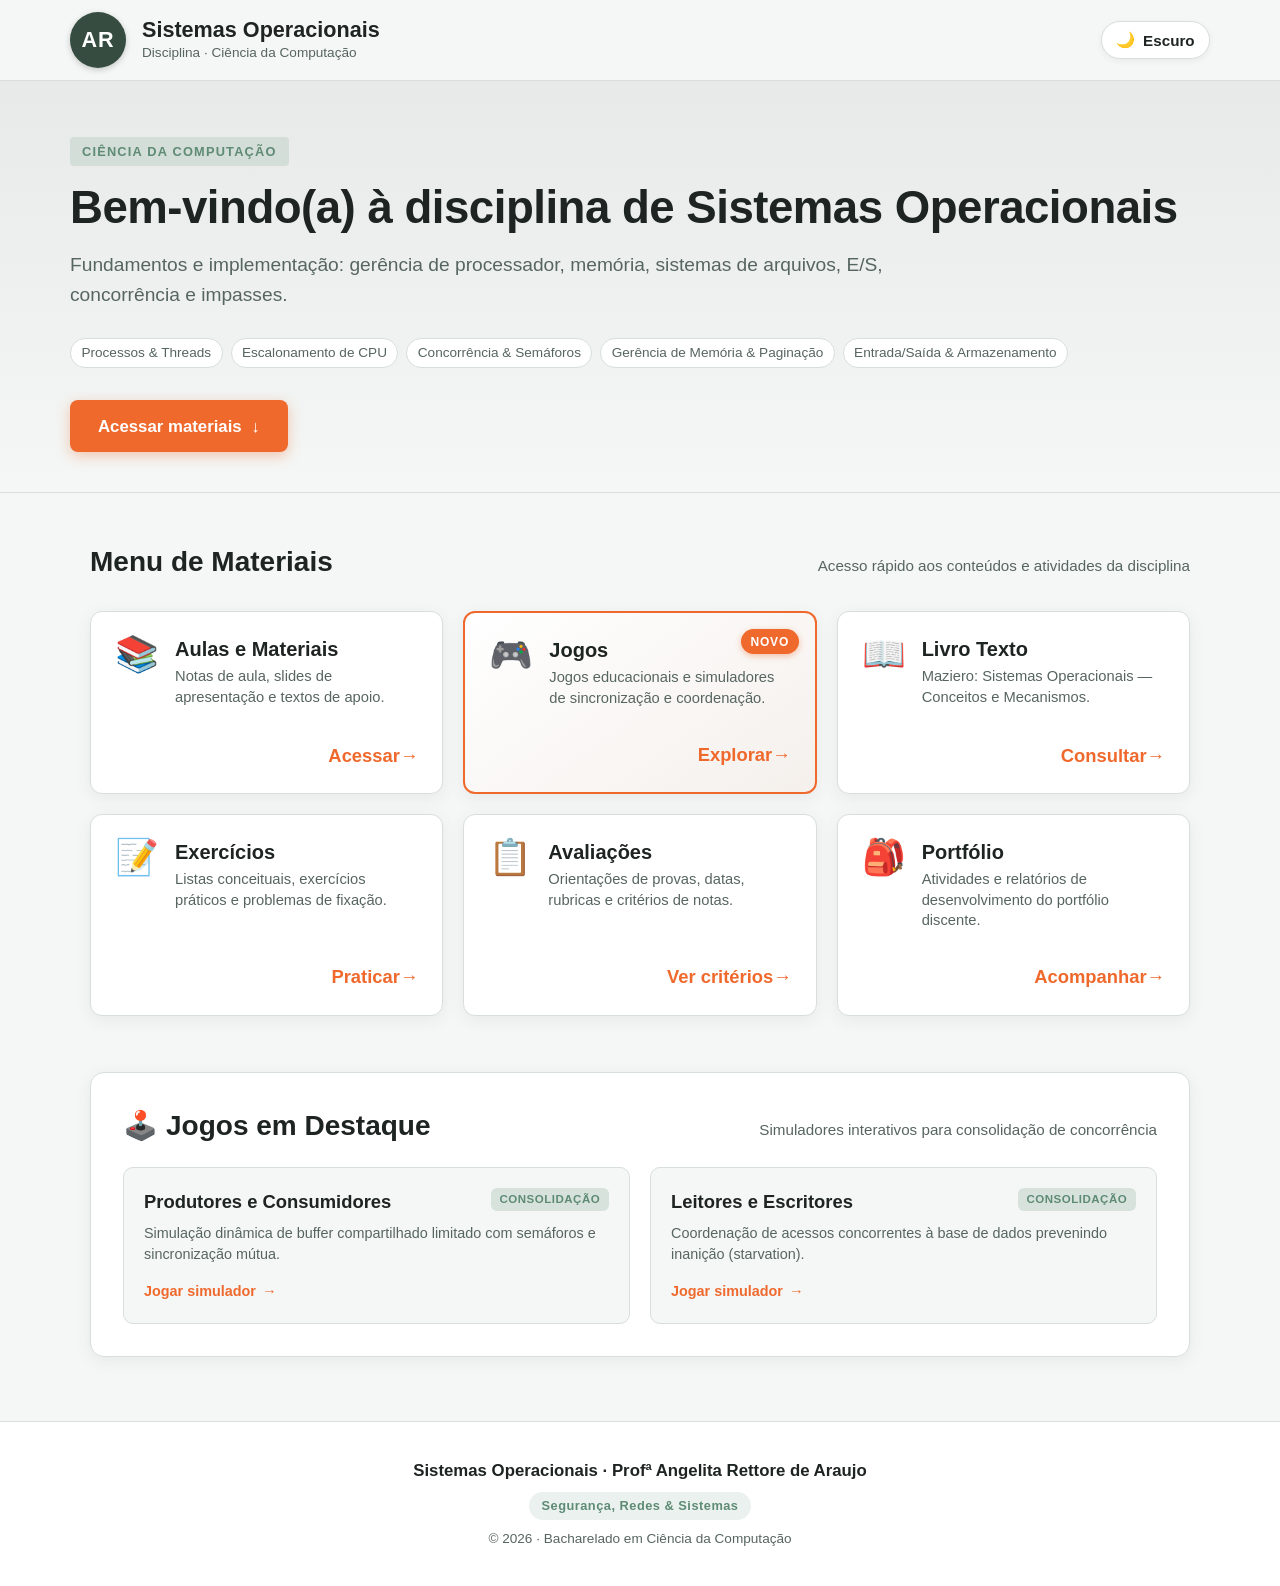
==== commit e5b782a0: "adicionando jogos" ====
--- a/index.html
+++ b/index.html
@@ -6,8 +6,8 @@
   <title>Sistemas Operacionais — Página Inicial</title>
   
   <!-- Basecoat CSS CDN -->
-  <link rel="stylesheet" href="index_files/basecoat.cdn.min_jT6e.css">
-  <link rel="stylesheet" href="styles.css">
+  <link rel="stylesheet" href="css/basecoat.css">
+  <link rel="stylesheet" href="css/styles.css">
 </head>
 <body cz-shortcut-listen="true">
   <!-- Accessible Skip Link -->
@@ -108,7 +108,7 @@
           </a>
 
           <!-- Card 3: Livro Texto -->
-          <a href="#livro" class="material-card" role="listitem">
+          <a href="https://wiki.inf.ufpr.br/maziero/lib/exe/fetch.php?media=socm:socm-livro.pdf" class="material-card" role="listitem">
             <div>
               <div class="card-top">
                 <span class="card-icon" aria-hidden="true">📖</span>
--- a/css/basecoat.css
+++ b/css/basecoat.css
@@ -0,0 +1,315 @@
+/* cyrillic-ext */
+@font-face {
+  font-family: 'Inter';
+  font-style: normal;
+  font-weight: 400;
+  font-display: swap;
+  src: url(https://fonts.gstatic.com/s/inter/v20/UcC73FwrK3iLTeHuS_nVMrMxCp50SjIa2JL7SUc.woff2) format('woff2');
+  unicode-range: U+0460-052F, U+1C80-1C8A, U+20B4, U+2DE0-2DFF, U+A640-A69F, U+FE2E-FE2F;
+}
+/* cyrillic */
+@font-face {
+  font-family: 'Inter';
+  font-style: normal;
+  font-weight: 400;
+  font-display: swap;
+  src: url(https://fonts.gstatic.com/s/inter/v20/UcC73FwrK3iLTeHuS_nVMrMxCp50SjIa0ZL7SUc.woff2) format('woff2');
+  unicode-range: U+0301, U+0400-045F, U+0490-0491, U+04B0-04B1, U+2116;
+}
+/* greek-ext */
+@font-face {
+  font-family: 'Inter';
+  font-style: normal;
+  font-weight: 400;
+  font-display: swap;
+  src: url(https://fonts.gstatic.com/s/inter/v20/UcC73FwrK3iLTeHuS_nVMrMxCp50SjIa2ZL7SUc.woff2) format('woff2');
+  unicode-range: U+1F00-1FFF;
+}
+/* greek */
+@font-face {
+  font-family: 'Inter';
+  font-style: normal;
+  font-weight: 400;
+  font-display: swap;
+  src: url(https://fonts.gstatic.com/s/inter/v20/UcC73FwrK3iLTeHuS_nVMrMxCp50SjIa1pL7SUc.woff2) format('woff2');
+  unicode-range: U+0370-0377, U+037A-037F, U+0384-038A, U+038C, U+038E-03A1, U+03A3-03FF;
+}
+/* vietnamese */
+@font-face {
+  font-family: 'Inter';
+  font-style: normal;
+  font-weight: 400;
+  font-display: swap;
+  src: url(https://fonts.gstatic.com/s/inter/v20/UcC73FwrK3iLTeHuS_nVMrMxCp50SjIa2pL7SUc.woff2) format('woff2');
+  unicode-range: U+0102-0103, U+0110-0111, U+0128-0129, U+0168-0169, U+01A0-01A1, U+01AF-01B0, U+0300-0301, U+0303-0304, U+0308-0309, U+0323, U+0329, U+1EA0-1EF9, U+20AB;
+}
+/* latin-ext */
+@font-face {
+  font-family: 'Inter';
+  font-style: normal;
+  font-weight: 400;
+  font-display: swap;
+  src: url(https://fonts.gstatic.com/s/inter/v20/UcC73FwrK3iLTeHuS_nVMrMxCp50SjIa25L7SUc.woff2) format('woff2');
+  unicode-range: U+0100-02BA, U+02BD-02C5, U+02C7-02CC, U+02CE-02D7, U+02DD-02FF, U+0304, U+0308, U+0329, U+1D00-1DBF, U+1E00-1E9F, U+1EF2-1EFF, U+2020, U+20A0-20AB, U+20AD-20C0, U+2113, U+2C60-2C7F, U+A720-A7FF;
+}
+/* latin */
+@font-face {
+  font-family: 'Inter';
+  font-style: normal;
+  font-weight: 400;
+  font-display: swap;
+  src: url(https://fonts.gstatic.com/s/inter/v20/UcC73FwrK3iLTeHuS_nVMrMxCp50SjIa1ZL7.woff2) format('woff2');
+  unicode-range: U+0000-00FF, U+0131, U+0152-0153, U+02BB-02BC, U+02C6, U+02DA, U+02DC, U+0304, U+0308, U+0329, U+2000-206F, U+20AC, U+2122, U+2191, U+2193, U+2212, U+2215, U+FEFF, U+FFFD;
+}
+/* cyrillic-ext */
+@font-face {
+  font-family: 'Inter';
+  font-style: normal;
+  font-weight: 500;
+  font-display: swap;
+  src: url(https://fonts.gstatic.com/s/inter/v20/UcC73FwrK3iLTeHuS_nVMrMxCp50SjIa2JL7SUc.woff2) format('woff2');
+  unicode-range: U+0460-052F, U+1C80-1C8A, U+20B4, U+2DE0-2DFF, U+A640-A69F, U+FE2E-FE2F;
+}
+/* cyrillic */
+@font-face {
+  font-family: 'Inter';
+  font-style: normal;
+  font-weight: 500;
+  font-display: swap;
+  src: url(https://fonts.gstatic.com/s/inter/v20/UcC73FwrK3iLTeHuS_nVMrMxCp50SjIa0ZL7SUc.woff2) format('woff2');
+  unicode-range: U+0301, U+0400-045F, U+0490-0491, U+04B0-04B1, U+2116;
+}
+/* greek-ext */
+@font-face {
+  font-family: 'Inter';
+  font-style: normal;
+  font-weight: 500;
+  font-display: swap;
+  src: url(https://fonts.gstatic.com/s/inter/v20/UcC73FwrK3iLTeHuS_nVMrMxCp50SjIa2ZL7SUc.woff2) format('woff2');
+  unicode-range: U+1F00-1FFF;
+}
+/* greek */
+@font-face {
+  font-family: 'Inter';
+  font-style: normal;
+  font-weight: 500;
+  font-display: swap;
+  src: url(https://fonts.gstatic.com/s/inter/v20/UcC73FwrK3iLTeHuS_nVMrMxCp50SjIa1pL7SUc.woff2) format('woff2');
+  unicode-range: U+0370-0377, U+037A-037F, U+0384-038A, U+038C, U+038E-03A1, U+03A3-03FF;
+}
+/* vietnamese */
+@font-face {
+  font-family: 'Inter';
+  font-style: normal;
+  font-weight: 500;
+  font-display: swap;
+  src: url(https://fonts.gstatic.com/s/inter/v20/UcC73FwrK3iLTeHuS_nVMrMxCp50SjIa2pL7SUc.woff2) format('woff2');
+  unicode-range: U+0102-0103, U+0110-0111, U+0128-0129, U+0168-0169, U+01A0-01A1, U+01AF-01B0, U+0300-0301, U+0303-0304, U+0308-0309, U+0323, U+0329, U+1EA0-1EF9, U+20AB;
+}
+/* latin-ext */
+@font-face {
+  font-family: 'Inter';
+  font-style: normal;
+  font-weight: 500;
+  font-display: swap;
+  src: url(https://fonts.gstatic.com/s/inter/v20/UcC73FwrK3iLTeHuS_nVMrMxCp50SjIa25L7SUc.woff2) format('woff2');
+  unicode-range: U+0100-02BA, U+02BD-02C5, U+02C7-02CC, U+02CE-02D7, U+02DD-02FF, U+0304, U+0308, U+0329, U+1D00-1DBF, U+1E00-1E9F, U+1EF2-1EFF, U+2020, U+20A0-20AB, U+20AD-20C0, U+2113, U+2C60-2C7F, U+A720-A7FF;
+}
+/* latin */
+@font-face {
+  font-family: 'Inter';
+  font-style: normal;
+  font-weight: 500;
+  font-display: swap;
+  src: url(https://fonts.gstatic.com/s/inter/v20/UcC73FwrK3iLTeHuS_nVMrMxCp50SjIa1ZL7.woff2) format('woff2');
+  unicode-range: U+0000-00FF, U+0131, U+0152-0153, U+02BB-02BC, U+02C6, U+02DA, U+02DC, U+0304, U+0308, U+0329, U+2000-206F, U+20AC, U+2122, U+2191, U+2193, U+2212, U+2215, U+FEFF, U+FFFD;
+}
+/* cyrillic-ext */
+@font-face {
+  font-family: 'Inter';
+  font-style: normal;
+  font-weight: 600;
+  font-display: swap;
+  src: url(https://fonts.gstatic.com/s/inter/v20/UcC73FwrK3iLTeHuS_nVMrMxCp50SjIa2JL7SUc.woff2) format('woff2');
+  unicode-range: U+0460-052F, U+1C80-1C8A, U+20B4, U+2DE0-2DFF, U+A640-A69F, U+FE2E-FE2F;
+}
+/* cyrillic */
+@font-face {
+  font-family: 'Inter';
+  font-style: normal;
+  font-weight: 600;
+  font-display: swap;
+  src: url(https://fonts.gstatic.com/s/inter/v20/UcC73FwrK3iLTeHuS_nVMrMxCp50SjIa0ZL7SUc.woff2) format('woff2');
+  unicode-range: U+0301, U+0400-045F, U+0490-0491, U+04B0-04B1, U+2116;
+}
+/* greek-ext */
+@font-face {
+  font-family: 'Inter';
+  font-style: normal;
+  font-weight: 600;
+  font-display: swap;
+  src: url(https://fonts.gstatic.com/s/inter/v20/UcC73FwrK3iLTeHuS_nVMrMxCp50SjIa2ZL7SUc.woff2) format('woff2');
+  unicode-range: U+1F00-1FFF;
+}
+/* greek */
+@font-face {
+  font-family: 'Inter';
+  font-style: normal;
+  font-weight: 600;
+  font-display: swap;
+  src: url(https://fonts.gstatic.com/s/inter/v20/UcC73FwrK3iLTeHuS_nVMrMxCp50SjIa1pL7SUc.woff2) format('woff2');
+  unicode-range: U+0370-0377, U+037A-037F, U+0384-038A, U+038C, U+038E-03A1, U+03A3-03FF;
+}
+/* vietnamese */
+@font-face {
+  font-family: 'Inter';
+  font-style: normal;
+  font-weight: 600;
+  font-display: swap;
+  src: url(https://fonts.gstatic.com/s/inter/v20/UcC73FwrK3iLTeHuS_nVMrMxCp50SjIa2pL7SUc.woff2) format('woff2');
+  unicode-range: U+0102-0103, U+0110-0111, U+0128-0129, U+0168-0169, U+01A0-01A1, U+01AF-01B0, U+0300-0301, U+0303-0304, U+0308-0309, U+0323, U+0329, U+1EA0-1EF9, U+20AB;
+}
+/* latin-ext */
+@font-face {
+  font-family: 'Inter';
+  font-style: normal;
+  font-weight: 600;
+  font-display: swap;
+  src: url(https://fonts.gstatic.com/s/inter/v20/UcC73FwrK3iLTeHuS_nVMrMxCp50SjIa25L7SUc.woff2) format('woff2');
+  unicode-range: U+0100-02BA, U+02BD-02C5, U+02C7-02CC, U+02CE-02D7, U+02DD-02FF, U+0304, U+0308, U+0329, U+1D00-1DBF, U+1E00-1E9F, U+1EF2-1EFF, U+2020, U+20A0-20AB, U+20AD-20C0, U+2113, U+2C60-2C7F, U+A720-A7FF;
+}
+/* latin */
+@font-face {
+  font-family: 'Inter';
+  font-style: normal;
+  font-weight: 600;
+  font-display: swap;
+  src: url(https://fonts.gstatic.com/s/inter/v20/UcC73FwrK3iLTeHuS_nVMrMxCp50SjIa1ZL7.woff2) format('woff2');
+  unicode-range: U+0000-00FF, U+0131, U+0152-0153, U+02BB-02BC, U+02C6, U+02DA, U+02DC, U+0304, U+0308, U+0329, U+2000-206F, U+20AC, U+2122, U+2191, U+2193, U+2212, U+2215, U+FEFF, U+FFFD;
+}
+/* cyrillic-ext */
+@font-face {
+  font-family: 'Inter';
+  font-style: normal;
+  font-weight: 700;
+  font-display: swap;
+  src: url(https://fonts.gstatic.com/s/inter/v20/UcC73FwrK3iLTeHuS_nVMrMxCp50SjIa2JL7SUc.woff2) format('woff2');
+  unicode-range: U+0460-052F, U+1C80-1C8A, U+20B4, U+2DE0-2DFF, U+A640-A69F, U+FE2E-FE2F;
+}
+/* cyrillic */
+@font-face {
+  font-family: 'Inter';
+  font-style: normal;
+  font-weight: 700;
+  font-display: swap;
+  src: url(https://fonts.gstatic.com/s/inter/v20/UcC73FwrK3iLTeHuS_nVMrMxCp50SjIa0ZL7SUc.woff2) format('woff2');
+  unicode-range: U+0301, U+0400-045F, U+0490-0491, U+04B0-04B1, U+2116;
+}
+/* greek-ext */
+@font-face {
+  font-family: 'Inter';
+  font-style: normal;
+  font-weight: 700;
+  font-display: swap;
+  src: url(https://fonts.gstatic.com/s/inter/v20/UcC73FwrK3iLTeHuS_nVMrMxCp50SjIa2ZL7SUc.woff2) format('woff2');
+  unicode-range: U+1F00-1FFF;
+}
+/* greek */
+@font-face {
+  font-family: 'Inter';
+  font-style: normal;
+  font-weight: 700;
+  font-display: swap;
+  src: url(https://fonts.gstatic.com/s/inter/v20/UcC73FwrK3iLTeHuS_nVMrMxCp50SjIa1pL7SUc.woff2) format('woff2');
+  unicode-range: U+0370-0377, U+037A-037F, U+0384-038A, U+038C, U+038E-03A1, U+03A3-03FF;
+}
+/* vietnamese */
+@font-face {
+  font-family: 'Inter';
+  font-style: normal;
+  font-weight: 700;
+  font-display: swap;
+  src: url(https://fonts.gstatic.com/s/inter/v20/UcC73FwrK3iLTeHuS_nVMrMxCp50SjIa2pL7SUc.woff2) format('woff2');
+  unicode-range: U+0102-0103, U+0110-0111, U+0128-0129, U+0168-0169, U+01A0-01A1, U+01AF-01B0, U+0300-0301, U+0303-0304, U+0308-0309, U+0323, U+0329, U+1EA0-1EF9, U+20AB;
+}
+/* latin-ext */
+@font-face {
+  font-family: 'Inter';
+  font-style: normal;
+  font-weight: 700;
+  font-display: swap;
+  src: url(https://fonts.gstatic.com/s/inter/v20/UcC73FwrK3iLTeHuS_nVMrMxCp50SjIa25L7SUc.woff2) format('woff2');
+  unicode-range: U+0100-02BA, U+02BD-02C5, U+02C7-02CC, U+02CE-02D7, U+02DD-02FF, U+0304, U+0308, U+0329, U+1D00-1DBF, U+1E00-1E9F, U+1EF2-1EFF, U+2020, U+20A0-20AB, U+20AD-20C0, U+2113, U+2C60-2C7F, U+A720-A7FF;
+}
+/* latin */
+@font-face {
+  font-family: 'Inter';
+  font-style: normal;
+  font-weight: 700;
+  font-display: swap;
+  src: url(https://fonts.gstatic.com/s/inter/v20/UcC73FwrK3iLTeHuS_nVMrMxCp50SjIa1ZL7.woff2) format('woff2');
+  unicode-range: U+0000-00FF, U+0131, U+0152-0153, U+02BB-02BC, U+02C6, U+02DA, U+02DC, U+0304, U+0308, U+0329, U+2000-206F, U+20AC, U+2122, U+2191, U+2193, U+2212, U+2215, U+FEFF, U+FFFD;
+}
+/* cyrillic-ext */
+@font-face {
+  font-family: 'Inter';
+  font-style: normal;
+  font-weight: 800;
+  font-display: swap;
+  src: url(https://fonts.gstatic.com/s/inter/v20/UcC73FwrK3iLTeHuS_nVMrMxCp50SjIa2JL7SUc.woff2) format('woff2');
+  unicode-range: U+0460-052F, U+1C80-1C8A, U+20B4, U+2DE0-2DFF, U+A640-A69F, U+FE2E-FE2F;
+}
+/* cyrillic */
+@font-face {
+  font-family: 'Inter';
+  font-style: normal;
+  font-weight: 800;
+  font-display: swap;
+  src: url(https://fonts.gstatic.com/s/inter/v20/UcC73FwrK3iLTeHuS_nVMrMxCp50SjIa0ZL7SUc.woff2) format('woff2');
+  unicode-range: U+0301, U+0400-045F, U+0490-0491, U+04B0-04B1, U+2116;
+}
+/* greek-ext */
+@font-face {
+  font-family: 'Inter';
+  font-style: normal;
+  font-weight: 800;
+  font-display: swap;
+  src: url(https://fonts.gstatic.com/s/inter/v20/UcC73FwrK3iLTeHuS_nVMrMxCp50SjIa2ZL7SUc.woff2) format('woff2');
+  unicode-range: U+1F00-1FFF;
+}
+/* greek */
+@font-face {
+  font-family: 'Inter';
+  font-style: normal;
+  font-weight: 800;
+  font-display: swap;
+  src: url(https://fonts.gstatic.com/s/inter/v20/UcC73FwrK3iLTeHuS_nVMrMxCp50SjIa1pL7SUc.woff2) format('woff2');
+  unicode-range: U+0370-0377, U+037A-037F, U+0384-038A, U+038C, U+038E-03A1, U+03A3-03FF;
+}
+/* vietnamese */
+@font-face {
+  font-family: 'Inter';
+  font-style: normal;
+  font-weight: 800;
+  font-display: swap;
+  src: url(https://fonts.gstatic.com/s/inter/v20/UcC73FwrK3iLTeHuS_nVMrMxCp50SjIa2pL7SUc.woff2) format('woff2');
+  unicode-range: U+0102-0103, U+0110-0111, U+0128-0129, U+0168-0169, U+01A0-01A1, U+01AF-01B0, U+0300-0301, U+0303-0304, U+0308-0309, U+0323, U+0329, U+1EA0-1EF9, U+20AB;
+}
+/* latin-ext */
+@font-face {
+  font-family: 'Inter';
+  font-style: normal;
+  font-weight: 800;
+  font-display: swap;
+  src: url(https://fonts.gstatic.com/s/inter/v20/UcC73FwrK3iLTeHuS_nVMrMxCp50SjIa25L7SUc.woff2) format('woff2');
+  unicode-range: U+0100-02BA, U+02BD-02C5, U+02C7-02CC, U+02CE-02D7, U+02DD-02FF, U+0304, U+0308, U+0329, U+1D00-1DBF, U+1E00-1E9F, U+1EF2-1EFF, U+2020, U+20A0-20AB, U+20AD-20C0, U+2113, U+2C60-2C7F, U+A720-A7FF;
+}
+/* latin */
+@font-face {
+  font-family: 'Inter';
+  font-style: normal;
+  font-weight: 800;
+  font-display: swap;
+  src: url(https://fonts.gstatic.com/s/inter/v20/UcC73FwrK3iLTeHuS_nVMrMxCp50SjIa1ZL7.woff2) format('woff2');
+  unicode-range: U+0000-00FF, U+0131, U+0152-0153, U+02BB-02BC, U+02C6, U+02DA, U+02DC, U+0304, U+0308, U+0329, U+2000-206F, U+20AC, U+2122, U+2191, U+2193, U+2212, U+2215, U+FEFF, U+FFFD;
+}
--- a/css/styles.css
+++ b/css/styles.css
@@ -0,0 +1,665 @@
+/* Skip artifact shell — fixed styles served beside every artifact.
+   Complements basecoat; artifacts override --accent for their own identity. */
+:root {
+  color-scheme: light dark;
+  --accent: #2563eb;
+  --accent-contrast: #ffffff;
+  --accent-text: color-mix(in srgb, var(--accent) 72%, #000);
+  --bg: #f8f9fb;
+  --surface: #ffffff;
+  --text: #14171f;
+  --text-muted: #5b6472;
+  --border: rgba(20, 23, 31, 0.10);
+  --radius: 10px;
+  --shadow: 0 1px 3px rgba(20, 23, 31, 0.08);
+  --space: 16px;
+}
+/* Theme resolution. Without data-theme the viewer's system preference decides,
+   as it always did. With it, the artifact's own choice wins in BOTH directions:
+   a page that hardcodes one palette must not be handed the opposite set of
+   tokens by the machine it happens to be opened on. The dark values appear
+   twice because a media query cannot be folded into a selector list.
+   The attribute sits inside :where() so these blocks keep the specificity of a
+   bare :root — the page's own <style> is linked after this file and must go on
+   overriding any token it wants, exactly as it could before. */
+@media (prefers-color-scheme: dark) {
+  :root:where(:not([data-theme="light"])) {
+    --accent-text: color-mix(in srgb, var(--accent) 78%, #fff);
+    --bg: #101318;
+    --surface: #181c23;
+    --text: #eef1f6;
+    --text-muted: #9aa4b2;
+    --border: rgba(238, 241, 246, 0.12);
+    --shadow: 0 1px 3px rgba(0, 0, 0, 0.4);
+  }
+}
+:root:where([data-theme="dark"]) {
+  color-scheme: dark;
+  --accent-text: color-mix(in srgb, var(--accent) 78%, #fff);
+  --bg: #101318;
+  --surface: #181c23;
+  --text: #eef1f6;
+  --text-muted: #9aa4b2;
+  --border: rgba(238, 241, 246, 0.12);
+  --shadow: 0 1px 3px rgba(0, 0, 0, 0.4);
+}
+:root:where([data-theme="light"]) { color-scheme: light; }
+* { box-sizing: border-box; }
+html, body { margin: 0; padding: 0; }
+body {
+  background: var(--bg);
+  color: var(--text);
+  font-family: system-ui, -apple-system, "Segoe UI", Roboto, sans-serif;
+  line-height: 1.55;
+  -webkit-font-smoothing: antialiased;
+}
+img { max-width: 100%; display: block; }
+
+.shell-container { max-width: 1100px; margin: 0 auto; padding: 0 20px; }
+.shell-section { padding: calc(var(--space) * 2) 0; }
+.shell-grid { display: grid; gap: var(--space); grid-template-columns: repeat(auto-fit, minmax(220px, 1fr)); }
+.shell-toolbar { display: flex; flex-wrap: wrap; gap: 10px; align-items: center; margin-bottom: var(--space); }
+.shell-footer { padding: 24px 0 40px; color: var(--text-muted); font-size: 13px; }
+
+.shell-hero { padding: calc(var(--space) * 3) 0 calc(var(--space) * 2); }
+.shell-hero h1 { font-size: clamp(26px, 4vw, 40px); line-height: 1.15; margin: 0 0 10px; text-wrap: balance; }
+.shell-hero p { color: var(--text-muted); max-width: 60ch; margin: 0; }
+
+.panel {
+  background: var(--surface);
+  border: 1px solid var(--border);
+  border-radius: var(--radius);
+  box-shadow: var(--shadow);
+  padding: var(--space);
+}
+
+.kpi { display: flex; flex-direction: column; gap: 4px; }
+.kpi .kpi-value { font-size: 28px; font-weight: 650; line-height: 1.1; }
+.kpi .kpi-label { font-size: 13px; color: var(--text-muted); }
+.kpi .kpi-delta { font-size: 12.5px; font-weight: 600; }
+.kpi .kpi-delta.up { color: #0a8f3c; }
+.kpi .kpi-delta.down { color: #cf3131; }
+
+table.shell-table { border-collapse: collapse; width: 100%; font-size: 14px; }
+table.shell-table th {
+  text-align: left; font-size: 11.5px; letter-spacing: 0.05em; text-transform: uppercase;
+  color: var(--text-muted); font-weight: 600;
+}
+table.shell-table th, table.shell-table td { padding: 9px 12px 9px 0; border-bottom: 1px solid var(--border); }
+table.shell-table td.num, table.shell-table th.num { text-align: right; font-variant-numeric: tabular-nums; }
+table.shell-table tbody tr:hover { background: color-mix(in srgb, var(--accent) 6%, transparent); }
+
+.chart-box { width: 100%; min-height: 220px; }
+.chart-box svg { width: 100%; height: auto; display: block; }
+
+.muted { color: var(--text-muted); }
+.accent { color: var(--accent-text); }
+.shell-badge {
+  display: inline-flex; align-items: center; gap: 6px;
+  font-size: 12px; font-weight: 600; padding: 3px 10px; border-radius: 999px;
+  background: color-mix(in srgb, var(--accent) 12%, transparent); color: var(--accent-text);
+}
+
+@media (prefers-reduced-motion: no-preference) {
+  .shell-fade { animation: shell-fade 400ms ease both; }
+  @keyframes shell-fade { from { opacity: 0; transform: translateY(6px); } to { opacity: 1; transform: none; } }
+}
+
+:root {
+  --accent: #EF692D;
+  --brand-green: #364C41;
+  --brand-green-light: #5E8B74;
+  --brand-orange: #EF692D;
+  --brand-orange-light: #F2A06B;
+  --brand-red: #E0524D;
+  
+  /* Light theme tokens */
+  --bg-page: #F5F7F6;
+  --bg-card: #FFFFFF;
+  --text-main: #1E2421;
+  --text-muted: #576560;
+  --border-color: #D8DEDB;
+  --card-shadow: 0 4px 16px rgba(54, 76, 65, 0.08);
+  --card-shadow-hover: 0 10px 24px rgba(239, 105, 45, 0.18);
+  --header-bg: rgba(245, 247, 246, 0.92);
+  --code-bg: #EAEFEB;
+}
+
+html.dark, html[data-theme="dark"] {
+  --accent: #EF692D;
+  --bg-page: #121614;
+  --bg-card: #1E2421;
+  --text-main: #F5F7F6;
+  --text-muted: #A3A3A3;
+  --border-color: #3A4440;
+  --card-shadow: 0 4px 16px rgba(0, 0, 0, 0.35);
+  --card-shadow-hover: 0 10px 26px rgba(239, 105, 45, 0.28);
+  --header-bg: rgba(18, 22, 20, 0.92);
+  --code-bg: #27312C;
+}
+
+* {
+  box-sizing: border-box;
+  margin: 0;
+  padding: 0;
+}
+
+body {
+  background-color: var(--bg-page);
+  color: var(--text-main);
+  font-family: -apple-system, BlinkMacSystemFont, "Segoe UI", Roboto, Helvetica, Arial, sans-serif;
+  line-height: 1.5;
+  transition: background-color 0.25s ease, color 0.25s ease;
+  min-height: 100vh;
+  display: flex;
+  flex-direction: column;
+}
+
+/* Skip link for accessibility */
+.skip-link {
+  position: absolute;
+  top: -40px;
+  left: 1rem;
+  background: var(--brand-orange);
+  color: #FFFFFF;
+  padding: 0.5rem 1rem;
+  z-index: 2000;
+  border-radius: 4px;
+  text-decoration: none;
+  font-weight: 600;
+  transition: top 0.2s;
+}
+.skip-link:focus {
+  top: 1rem;
+}
+
+/* Fixed Header */
+.site-header {
+  position: sticky;
+  top: 0;
+  z-index: 1000;
+  background: var(--header-bg);
+  backdrop-filter: blur(10px);
+  -webkit-backdrop-filter: blur(10px);
+  border-bottom: 1px solid var(--border-color);
+  padding: 0.75rem 1.25rem;
+  transition: background-color 0.25s ease, border-color 0.25s ease;
+}
+
+.header-inner {
+  max-width: 1140px;
+  margin: 0 auto;
+  display: flex;
+  align-items: center;
+  justify-content: space-between;
+  gap: 1rem;
+}
+
+.branding {
+  display: flex;
+  align-items: center;
+  gap: 1rem;
+  text-decoration: none;
+  color: inherit;
+}
+
+.brand-logo-img {
+  height: 56px;
+  width: auto;
+  object-fit: contain;
+  display: block;
+}
+
+/* Fallback avatar if logo image is not found */
+.brand-logo-fallback {
+  display: none;
+  width: 56px;
+  height: 56px;
+  border-radius: 50%;
+  background-color: var(--brand-green);
+  color: #FFFFFF;
+  font-size: 1.35rem;
+  font-weight: 700;
+  align-items: center;
+  justify-content: center;
+  letter-spacing: 1px;
+  box-shadow: 0 2px 6px rgba(0,0,0,0.2);
+  flex-shrink: 0;
+}
+
+.brand-text h1 {
+  font-size: 1.35rem;
+  font-weight: 700;
+  line-height: 1.2;
+  color: var(--text-main);
+}
+
+.brand-text p {
+  font-size: 0.85rem;
+  color: var(--text-muted);
+  font-weight: 500;
+}
+
+/* Theme Toggle */
+.theme-toggle-btn {
+  display: inline-flex;
+  align-items: center;
+  justify-content: center;
+  gap: 0.5rem;
+  background: var(--bg-card);
+  color: var(--text-main);
+  border: 1px solid var(--border-color);
+  padding: 0.55rem 0.9rem;
+  border-radius: 50px;
+  cursor: pointer;
+  font-size: 0.95rem;
+  font-weight: 600;
+  transition: all 0.2s ease;
+  box-shadow: 0 2px 6px rgba(0,0,0,0.06);
+}
+
+.theme-toggle-btn:hover {
+  border-color: var(--brand-orange);
+  transform: translateY(-1px);
+}
+
+.theme-toggle-btn:focus-visible {
+  outline: 3px solid var(--brand-orange);
+  outline-offset: 2px;
+}
+
+/* Hero Section */
+.hero-section {
+  padding: 3.5rem 1.25rem 2.5rem;
+  background: linear-gradient(180deg, rgba(54, 76, 65, 0.08) 0%, rgba(54, 76, 65, 0) 100%);
+  border-bottom: 1px solid var(--border-color);
+}
+
+.hero-container {
+  max-width: 1140px;
+  margin: 0 auto;
+  text-align: left;
+}
+
+.hero-tag {
+  display: inline-block;
+  font-size: 0.8rem;
+  font-weight: 700;
+  text-transform: uppercase;
+  letter-spacing: 1.2px;
+  color: var(--brand-green-light);
+  background: rgba(94, 139, 116, 0.15);
+  padding: 0.3rem 0.75rem;
+  border-radius: 4px;
+  margin-bottom: 1rem;
+}
+
+html.dark .hero-tag {
+  color: #9bc0ae;
+  background: rgba(94, 139, 116, 0.25);
+}
+
+.hero-title {
+  font-size: clamp(2rem, 4.5vw, 2.85rem);
+  font-weight: 800;
+  color: var(--text-main);
+  line-height: 1.15;
+  margin-bottom: 1rem;
+  letter-spacing: -0.5px;
+}
+
+.hero-desc {
+  font-size: clamp(1.05rem, 2vw, 1.2rem);
+  color: var(--text-muted);
+  max-width: 820px;
+  line-height: 1.55;
+  margin-bottom: 1.75rem;
+}
+
+.hero-topics {
+  display: flex;
+  flex-wrap: wrap;
+  gap: 0.5rem;
+  margin-bottom: 2rem;
+}
+
+.topic-pill {
+  font-size: 0.85rem;
+  background: var(--bg-card);
+  border: 1px solid var(--border-color);
+  color: var(--text-muted);
+  padding: 0.25rem 0.65rem;
+  border-radius: 999px;
+  font-weight: 500;
+}
+
+.btn-hero-action {
+  display: inline-flex;
+  align-items: center;
+  gap: 0.6rem;
+  background-color: var(--brand-orange);
+  color: #FFFFFF !important;
+  padding: 0.85rem 1.75rem;
+  border-radius: 8px;
+  font-size: 1.05rem;
+  font-weight: 700;
+  text-decoration: none;
+  box-shadow: 0 4px 14px rgba(239, 105, 45, 0.35);
+  transition: transform 0.18s ease, background-color 0.18s ease, box-shadow 0.18s ease;
+}
+
+.btn-hero-action:hover {
+  background-color: #d8571c;
+  transform: translateY(-2px);
+  box-shadow: 0 6px 20px rgba(239, 105, 45, 0.45);
+}
+
+.btn-hero-action:focus-visible {
+  outline: 3px solid var(--brand-orange);
+  outline-offset: 3px;
+}
+
+/* Main Container */
+.main-content {
+  max-width: 1140px;
+  margin: 0 auto;
+  padding: 3rem 1.25rem 4rem;
+  width: 100%;
+  flex: 1;
+}
+
+.section-header {
+  margin-bottom: 1.75rem;
+  display: flex;
+  flex-wrap: wrap;
+  align-items: baseline;
+  justify-content: space-between;
+  gap: 0.5rem;
+}
+
+.section-title {
+  font-size: 1.75rem;
+  font-weight: 700;
+  color: var(--text-main);
+  display: flex;
+  align-items: center;
+  gap: 0.5rem;
+}
+
+.section-subtitle {
+  font-size: 0.95rem;
+  color: var(--text-muted);
+}
+
+/* Material Cards Grid */
+.cards-grid {
+  display: grid;
+  grid-template-columns: 1fr;
+  gap: 1.25rem;
+  margin-bottom: 3.5rem;
+}
+
+@media (min-width: 640px) {
+  .cards-grid {
+    grid-template-columns: repeat(2, 1fr);
+  }
+}
+
+@media (min-width: 980px) {
+  .cards-grid {
+    grid-template-columns: repeat(3, 1fr);
+  }
+}
+
+.material-card {
+  position: relative;
+  background: var(--bg-card);
+  border: 1px solid var(--border-color);
+  border-radius: 12px;
+  padding: 1.5rem;
+  text-decoration: none;
+  color: var(--text-main);
+  display: flex;
+  flex-direction: column;
+  justify-content: space-between;
+  min-height: 180px;
+  transition: transform 0.2s ease, box-shadow 0.2s ease, border-color 0.2s ease;
+  box-shadow: var(--card-shadow);
+  outline: none;
+}
+
+.material-card:hover {
+  transform: translateY(-4px);
+  border-color: var(--brand-orange);
+  box-shadow: var(--card-shadow-hover);
+}
+
+.material-card:focus-visible {
+  border-color: var(--brand-orange);
+  outline: 3px solid var(--brand-orange);
+  outline-offset: 2px;
+  transform: translateY(-2px);
+}
+
+/* Featured card: Jogos */
+.material-card.featured {
+  border: 2px solid var(--brand-orange);
+  background: linear-gradient(145deg, var(--bg-card) 0%, rgba(239, 105, 45, 0.05) 100%);
+}
+
+.card-badge-novo {
+  position: absolute;
+  top: 1rem;
+  right: 1rem;
+  background: var(--brand-orange);
+  color: #FFFFFF;
+  font-size: 0.75rem;
+  font-weight: 700;
+  text-transform: uppercase;
+  letter-spacing: 0.8px;
+  padding: 0.2rem 0.6rem;
+  border-radius: 999px;
+  box-shadow: 0 2px 6px rgba(239, 105, 45, 0.4);
+}
+
+.card-top {
+  display: flex;
+  align-items: flex-start;
+  gap: 1rem;
+  margin-bottom: 1rem;
+}
+
+.card-icon {
+  font-size: 2.2rem;
+  line-height: 1;
+  flex-shrink: 0;
+}
+
+.card-title-group {
+  flex: 1;
+}
+
+.card-title {
+  font-size: 1.25rem;
+  font-weight: 700;
+  color: var(--text-main);
+  margin-bottom: 0.25rem;
+  line-height: 1.3;
+}
+
+.card-desc {
+  font-size: 0.92rem;
+  color: var(--text-muted);
+  line-height: 1.4;
+}
+
+.card-footer {
+  display: flex;
+  align-items: center;
+  justify-content: flex-end;
+  margin-top: 1rem;
+  font-weight: 700;
+  font-size: 1.15rem;
+  color: var(--brand-orange);
+  transition: transform 0.2s ease;
+}
+
+.material-card:hover .card-footer {
+  transform: translateX(4px);
+}
+
+/* Featured Games Section */
+.featured-games-box {
+  background: var(--bg-card);
+  border: 1px solid var(--border-color);
+  border-radius: 14px;
+  padding: 2rem;
+  box-shadow: var(--card-shadow);
+}
+
+.games-list {
+  display: grid;
+  grid-template-columns: 1fr;
+  gap: 1.25rem;
+  margin-top: 1.25rem;
+}
+
+@media (min-width: 768px) {
+  .games-list {
+    grid-template-columns: repeat(2, 1fr);
+  }
+}
+
+.game-item-card {
+  background: var(--bg-page);
+  border: 1px solid var(--border-color);
+  border-radius: 10px;
+  padding: 1.25rem;
+  text-decoration: none;
+  color: var(--text-main);
+  display: flex;
+  flex-direction: column;
+  justify-content: space-between;
+  gap: 1rem;
+  transition: all 0.2s ease;
+}
+
+.game-item-card:hover {
+  border-color: var(--brand-orange);
+  transform: translateY(-3px);
+  box-shadow: var(--card-shadow-hover);
+}
+
+.game-item-card:focus-visible {
+  outline: 3px solid var(--brand-orange);
+  outline-offset: 2px;
+}
+
+.game-header {
+  display: flex;
+  align-items: flex-start;
+  justify-content: space-between;
+  gap: 0.75rem;
+}
+
+.game-name {
+  font-size: 1.15rem;
+  font-weight: 700;
+  color: var(--text-main);
+}
+
+.game-badge {
+  display: inline-block;
+  font-size: 0.72rem;
+  font-weight: 700;
+  text-transform: uppercase;
+  letter-spacing: 0.5px;
+  padding: 0.2rem 0.55rem;
+  border-radius: 6px;
+  background: rgba(94, 139, 116, 0.2);
+  color: var(--brand-green-light);
+  white-space: nowrap;
+}
+
+html.dark .game-badge {
+  background: rgba(94, 139, 116, 0.3);
+  color: #88c0a3;
+}
+
+.game-description {
+  font-size: 0.9rem;
+  color: var(--text-muted);
+  line-height: 1.45;
+}
+
+.game-action {
+  display: flex;
+  align-items: center;
+  gap: 0.4rem;
+  font-size: 0.9rem;
+  font-weight: 700;
+  color: var(--brand-orange);
+}
+
+/* Footer */
+.site-footer {
+  border-top: 1px solid var(--border-color);
+  background: var(--bg-card);
+  padding: 2.25rem 1.25rem;
+  margin-top: auto;
+  text-align: center;
+  font-size: 0.92rem;
+  color: var(--text-muted);
+  transition: background-color 0.25s ease, border-color 0.25s ease;
+}
+
+.footer-container {
+  max-width: 1140px;
+  margin: 0 auto;
+  display: flex;
+  flex-direction: column;
+  gap: 0.6rem;
+  align-items: center;
+}
+
+.footer-brand {
+  font-weight: 700;
+  color: var(--text-main);
+  font-size: 1.05rem;
+}
+
+.footer-pill {
+  display: inline-block;
+  font-size: 0.8rem;
+  font-weight: 600;
+  color: var(--brand-green-light);
+  background: rgba(94, 139, 116, 0.12);
+  padding: 0.25rem 0.75rem;
+  border-radius: 999px;
+  letter-spacing: 0.5px;
+}
+
+html.dark .footer-pill {
+  color: #9ec5b2;
+  background: rgba(94, 139, 116, 0.22);
+}
+
+.footer-year {
+  font-size: 0.85rem;
+  color: var(--text-muted);
+}
+
+/* Projection and Print rules */
+@media print {
+  .site-header, .btn-hero-action, .theme-toggle-btn {
+    display: none !important;
+  }
+  body {
+    background: #FFFFFF !important;
+    color: #000000 !important;
+  }
+  .material-card, .featured-games-box, .game-item-card {
+    border: 1px solid #999 !important;
+    box-shadow: none !important;
+  }
+}
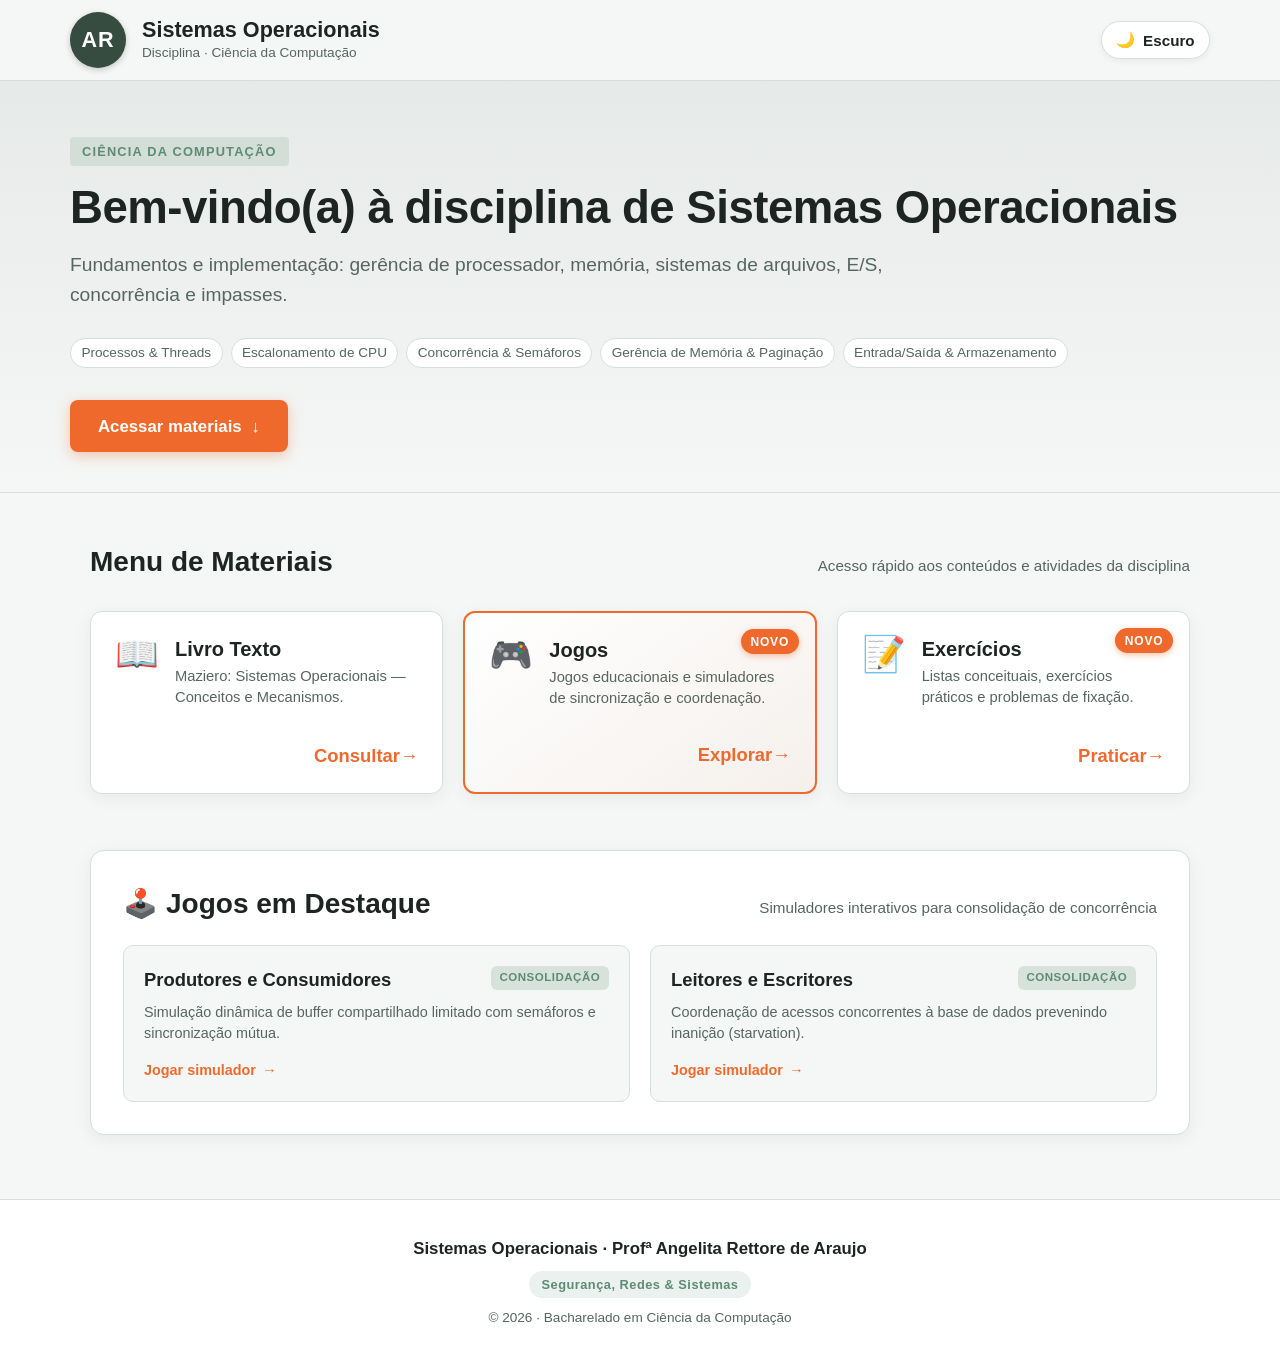
==== commit 32c988b8: "adicionando atividades" ====
--- a/index.html
+++ b/index.html
@@ -75,7 +75,7 @@
 
         <div class="cards-grid" role="list">
           <!-- Card 1: Aulas e Materiais -->
-          <a href="#aulas" class="material-card" role="listitem">
+          <!-- <a href="#aulas" class="material-card" role="listitem">
             <div>
               <div class="card-top">
                 <span class="card-icon" aria-hidden="true">📚</span>
@@ -88,10 +88,26 @@
             <div class="card-footer" aria-hidden="true">
               <span>Acessar</span> →
             </div>
+          </a> -->
+
+          <!-- Card 3: Livro Texto -->
+          <a href="https://wiki.inf.ufpr.br/maziero/lib/exe/fetch.php?media=socm:socm-livro.pdf" class="material-card" role="listitem">
+            <div>
+              <div class="card-top">
+                <span class="card-icon" aria-hidden="true">📖</span>
+                <div class="card-title-group">
+                  <h3 class="card-title">Livro Texto</h3>
+                  <p class="card-desc">Maziero: Sistemas Operacionais — Conceitos e Mecanismos.</p>
+                </div>
+              </div>
+            </div>
+            <div class="card-footer" aria-hidden="true">
+              <span>Consultar</span> →
+            </div>
           </a>
 
           <!-- Card 2: Jogos (DESTAQUE) -->
-          <a href="#jogos" class="material-card featured" role="listitem">
+          <a href="jogos/index.html" class="material-card featured" role="listitem">
             <span class="card-badge-novo">Novo</span>
             <div>
               <div class="card-top">
@@ -108,7 +124,7 @@
           </a>
 
           <!-- Card 3: Livro Texto -->
-          <a href="https://wiki.inf.ufpr.br/maziero/lib/exe/fetch.php?media=socm:socm-livro.pdf" class="material-card" role="listitem">
+          <!-- <a href="https://wiki.inf.ufpr.br/maziero/lib/exe/fetch.php?media=socm:socm-livro.pdf" class="material-card" role="listitem">
             <div>
               <div class="card-top">
                 <span class="card-icon" aria-hidden="true">📖</span>
@@ -121,10 +137,11 @@
             <div class="card-footer" aria-hidden="true">
               <span>Consultar</span> →
             </div>
-          </a>
+          </a> -->
 
           <!-- Card 4: Exercícios -->
-          <a href="#exercicios" class="material-card" role="listitem">
+          <a href="atividades.html" class="material-card" role="listitem">
+            <span class="card-badge-novo">Novo</span>
             <div>
               <div class="card-top">
                 <span class="card-icon" aria-hidden="true">📝</span>
@@ -134,13 +151,14 @@
                 </div>
               </div>
             </div>
+          </span>
             <div class="card-footer" aria-hidden="true">
               <span>Praticar</span> →
             </div>
           </a>
 
           <!-- Card 5: Avaliações -->
-          <a href="#avaliacoes" class="material-card" role="listitem">
+          <!-- <a href="#avaliacoes" class="material-card" role="listitem">
             <div>
               <div class="card-top">
                 <span class="card-icon" aria-hidden="true">📋</span>
@@ -153,10 +171,10 @@
             <div class="card-footer" aria-hidden="true">
               <span>Ver critérios</span> →
             </div>
-          </a>
+          </a> -->
 
           <!-- Card 6: Portfólio -->
-          <a href="#portfolio" class="material-card" role="listitem">
+          <!-- <a href="#portfolio" class="material-card" role="listitem">
             <div>
               <div class="card-top">
                 <span class="card-icon" aria-hidden="true">🎒</span>
@@ -170,7 +188,7 @@
               <span>Acompanhar</span> →
             </div>
           </a>
-        </div>
+        </div> -->
       </section>
 
       <!-- Jogos em Destaque -->
@@ -185,7 +203,7 @@
 
         <div class="games-list">
           <!-- Game 1 -->
-          <a href="#produtores-consumidores" class="game-item-card">
+          <a href="jogos/produtores-consumidores.html" class="game-item-card">
             <div>
               <div class="game-header">
                 <h3 class="game-name">Produtores e Consumidores</h3>
@@ -202,7 +220,7 @@
           </a>
 
           <!-- Game 2 -->
-          <a href="#leitores-escritores" class="game-item-card">
+          <a href="jogos/leitores-escritores.html" class="game-item-card">
             <div>
               <div class="game-header">
                 <h3 class="game-name">Leitores e Escritores</h3>
